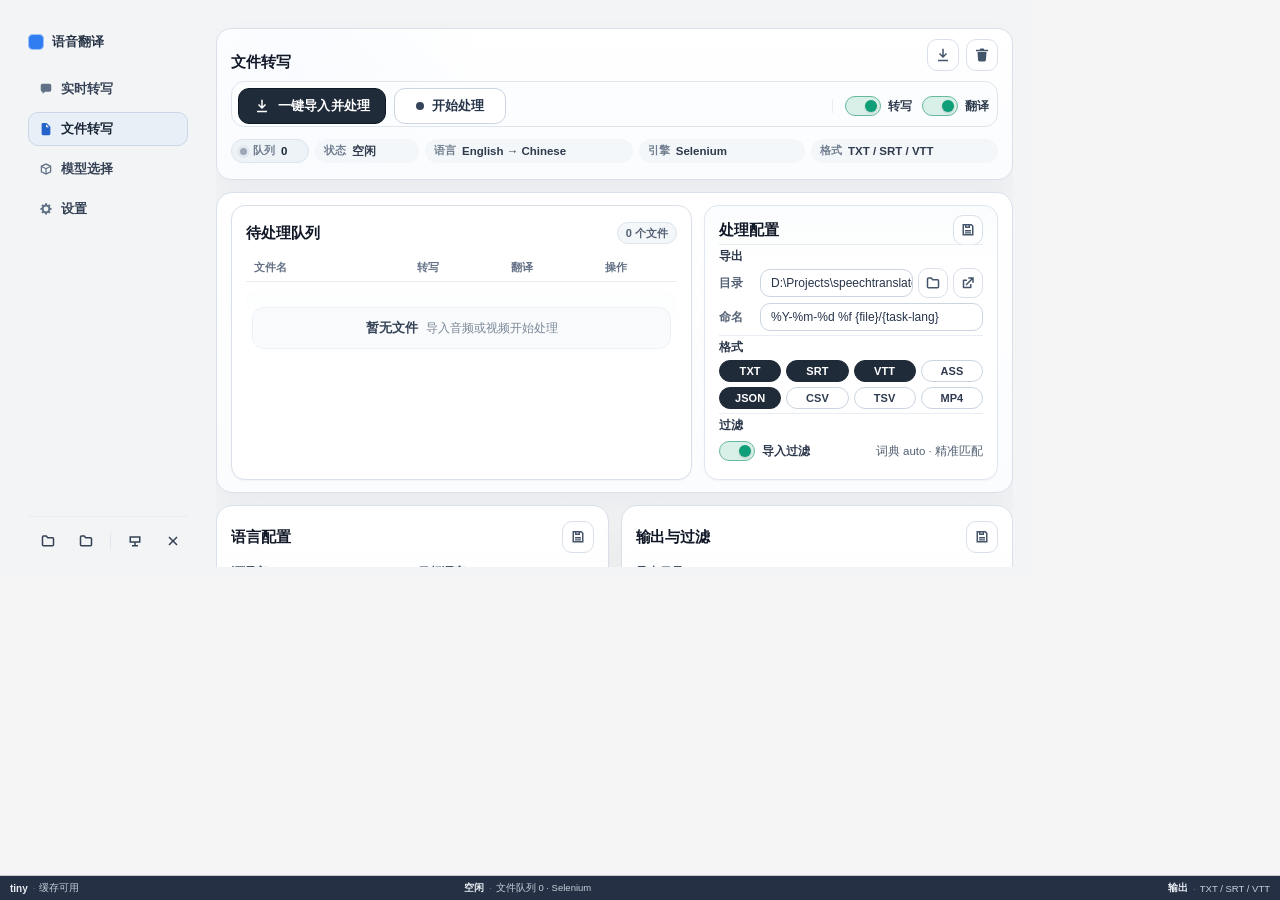
==== speech_translate/web/design-file-vnext.html @ 53aa7246 "Add file transcription vnext prototype" ====
<!doctype html>
<html lang="zh-CN">
<head>
  <meta charset="utf-8" />
  <meta name="viewport" content="width=device-width, initial-scale=1" />
  <title>File UI VNext Prototype</title>
  <link rel="stylesheet" href="./design-file-vnext.css" />
</head>
<body>
  <div class="vnext-shell">
    <aside class="vnext-sidebar" aria-label="原型导航">
      <div class="brand-mark">
        <span class="brand-dot" aria-hidden="true"></span>
        <span>语音翻译</span>
      </div>
      <nav class="nav-stack">
        <button class="nav-item" type="button"><span class="nav-icon icon-message"></span><span>实时转写</span></button>
        <button class="nav-item is-active" type="button"><span class="nav-icon icon-file"></span><span>文件转写</span></button>
        <button class="nav-item" type="button"><span class="nav-icon icon-box"></span><span>模型选择</span></button>
        <button class="nav-item" type="button"><span class="nav-icon icon-settings"></span><span>设置</span></button>
      </nav>
      <div class="nav-tools">
        <button class="side-action" type="button" title="模型目录" aria-label="模型目录"><span class="mini-icon icon-folder"></span></button>
        <button class="side-action" type="button" title="导出目录" aria-label="导出目录"><span class="mini-icon icon-folder"></span></button>
        <span class="nav-divider" aria-hidden="true"></span>
        <button class="side-action" type="button" title="隐藏到托盘" aria-label="隐藏到托盘"><span class="mini-icon icon-tray"></span></button>
        <button class="side-action" type="button" title="退出程序" aria-label="退出程序"><span class="mini-icon icon-x"></span></button>
      </div>
    </aside>

    <main class="vnext-content" aria-label="文件转写原型">
      <section class="frame frame-file-top" id="frame-file-top" aria-label="顶部命令栏与状态">
        <section class="surface-panel file-command-panel">
          <header class="file-page-head">
            <h1>文件转写</h1>
            <div class="header-actions" aria-label="队列操作">
              <button class="icon-action" type="button" title="导入文件" aria-label="导入文件"><span class="icon icon-import"></span></button>
              <button class="icon-action icon-action-danger" type="button" title="清空队列" aria-label="清空队列"><span class="icon icon-trash"></span></button>
            </div>
          </header>

          <div class="file-vnext-toolbar" aria-label="文件处理控制">
            <div class="file-primary-actions">
              <button class="primary-action" type="button">
                <span class="icon icon-import" aria-hidden="true"></span>
                <span>一键导入并处理</span>
              </button>
              <button class="secondary-action" type="button">
                <span class="run-dot" aria-hidden="true"></span>
                <span>开始处理</span>
              </button>
            </div>
            <div class="mode-toggles" aria-label="输出开关">
              <label class="switch-control"><input type="checkbox" checked /><span></span><b>转写</b></label>
              <label class="switch-control"><input type="checkbox" checked /><span></span><b>翻译</b></label>
            </div>
          </div>

          <div class="file-vnext-status" aria-label="批处理状态">
            <span class="status-chip status-chip-strong"><i></i><small>队列</small> 0</span>
            <span class="status-chip"><small>状态</small> 空闲</span>
            <span class="status-chip status-chip-wide"><small>语言</small> English → Chinese</span>
            <span class="status-chip status-chip-wide"><small>引擎</small> Selenium</span>
            <span class="status-chip status-chip-wide"><small>格式</small> TXT / SRT / VTT</span>
          </div>
        </section>
      </section>

      <section class="frame frame-file-workbench" aria-label="队列工作区与配置侧栏">
        <section class="surface-panel file-vnext-core" id="frame-file-workbench">
          <div class="file-vnext-workbench">
            <section class="file-vnext-queue" aria-label="待处理队列">
              <header class="queue-head">
                <h2>待处理队列</h2>
                <span class="queue-count">0 个文件</span>
              </header>
              <div class="queue-table-head" aria-hidden="true">
                <span>文件名</span>
                <span>转写</span>
                <span>翻译</span>
                <span>操作</span>
              </div>
              <div class="queue-body">
                <div class="queue-empty">
                  <strong>暂无文件</strong>
                  <span>导入音频或视频开始处理</span>
                </div>
              </div>
            </section>

            <aside class="file-vnext-side" aria-label="处理配置">
              <header class="side-head">
                <h2>处理配置</h2>
                <button class="icon-action" type="button" title="保存文件设置" aria-label="保存文件设置"><span class="icon icon-save"></span></button>
              </header>

              <section class="file-vnext-section" aria-label="导出">
                <h3>导出</h3>
                <div class="side-field-row">
                  <span>目录</span>
                  <div class="input-row">
                    <div class="text-like" title="D:\Projects\speechtranslateProj\speech_translate\export">D:\Projects\speechtranslateProj\speech_translate\export</div>
                    <button class="icon-action" type="button" title="选择目录" aria-label="选择目录"><span class="icon icon-folder"></span></button>
                    <button class="icon-action" type="button" title="打开目录" aria-label="打开目录"><span class="icon icon-open"></span></button>
                  </div>
                </div>
                <div class="side-field-row">
                  <span>命名</span>
                  <div class="select-like">%Y-%m-%d %f {file}/{task-lang}</div>
                </div>
              </section>

              <section class="file-vnext-section" aria-label="格式">
                <h3>格式</h3>
                <div class="format-choice-grid" aria-label="输出格式">
                  <button class="format-choice is-selected" type="button">TXT</button>
                  <button class="format-choice is-selected" type="button">SRT</button>
                  <button class="format-choice is-selected" type="button">VTT</button>
                  <button class="format-choice" type="button">ASS</button>
                  <button class="format-choice is-selected" type="button">JSON</button>
                  <button class="format-choice" type="button">CSV</button>
                  <button class="format-choice" type="button">TSV</button>
                  <button class="format-choice" type="button">MP4</button>
                </div>
              </section>

              <section class="file-vnext-section" aria-label="过滤">
                <h3>过滤</h3>
                <div class="toggle-line">
                  <label class="switch-control"><input type="checkbox" checked /><span></span><b>导入过滤</b></label>
                  <p>词典 auto · 精准匹配</p>
                </div>
              </section>
            </aside>
          </div>
        </section>
      </section>

      <section class="frame frame-file-settings" aria-label="下半段高级配置">
        <div class="frame-grid" id="frame-file-settings">
          <section class="surface-panel config-panel">
            <header class="panel-head">
              <h2>语言配置</h2>
              <button class="icon-action" type="button" title="保存语言配置" aria-label="保存语言配置"><span class="icon icon-save"></span></button>
            </header>
            <div class="field-grid language-settings-grid">
              <label class="field">
                <span>源语言</span>
                <div class="select-like has-arrow">English<i></i></div>
              </label>
              <label class="field">
                <span>目标语言</span>
                <div class="select-like has-arrow">Chinese (simplified)<i></i></div>
              </label>
              <label class="field span-2">
                <span>翻译引擎</span>
                <div class="select-like has-arrow">Selenium Chrome Translate<i></i></div>
              </label>
              <div class="language-route-summary span-2" aria-label="语言路径">
                <span>English</span>
                <i></i>
                <span>Chinese</span>
                <em>Selenium</em>
              </div>
            </div>
          </section>

          <section class="surface-panel config-panel">
            <header class="panel-head">
              <h2>输出与过滤</h2>
              <button class="icon-action" type="button" title="保存输出设置" aria-label="保存输出设置"><span class="icon icon-save"></span></button>
            </header>
            <div class="field-grid output-settings-grid">
              <label class="field span-2">
                <span>导出目录</span>
                <div class="input-row">
                  <div class="text-like">D:\Projects\speechtranslateProj\speech_translate\export</div>
                  <button class="icon-action" type="button" title="选择目录" aria-label="选择目录"><span class="icon icon-folder"></span></button>
                  <button class="icon-action" type="button" title="打开目录" aria-label="打开目录"><span class="icon icon-open"></span></button>
                </div>
              </label>
              <label class="field">
                <span>文件切片</span>
                <div class="select-like has-arrow">全量<i></i></div>
              </label>
              <label class="field">
                <span>匹配策略</span>
                <div class="select-like has-arrow">精准匹配<i></i></div>
              </label>
              <label class="field span-2">
                <span>命名模板</span>
                <div class="select-like">%Y-%m-%d %f {file}/{task-lang}</div>
              </label>
              <div class="settings-toggle-row span-2">
                <label class="switch-control"><input type="checkbox" checked /><span></span><b>任务完成后打开目录</b></label>
                <label class="switch-control"><input type="checkbox" checked /><span></span><b>导入过滤</b></label>
              </div>
            </div>
          </section>
        </div>
      </section>

      <div class="scroll-end-spacer" aria-hidden="true"></div>
    </main>
  </div>
  <footer class="global-statusbar" aria-label="底部状态">
    <span><strong>tiny</strong><em>缓存可用</em></span>
    <span><strong>空闲</strong><em>文件队列 0 · Selenium</em></span>
    <span><strong>输出</strong><em>TXT / SRT / VTT</em></span>
  </footer>
</body>
</html>
---- speech_translate/web/design-file-vnext.css ----
:root {
  color-scheme: light;
  --bg: #f4f5f7;
  --panel: #ffffff;
  --surface: #f8f9fb;
  --surface-2: #f2f4f7;
  --border: #d9e0ea;
  --hairline: #e8edf3;
  --line: #dfe5ed;
  --text: #111827;
  --text-2: #536174;
  --text-3: #7b8796;
  --action: #202b3a;
  --action-hover: #121a25;
  --danger: #a33a3a;
  --radius-shell: 16px;
  --radius-panel: 14px;
  --radius-control: 10px;
  --gap-page: 12px;
  --gap-control: 8px;
  --shadow-soft: 0 12px 30px rgba(17, 24, 39, 0.045);
  --shadow-panel: 0 1px 2px rgba(17, 24, 39, 0.04);
}

* {
  box-sizing: border-box;
}

html,
body {
  margin: 0;
  width: 100%;
  min-height: 100%;
  overflow: hidden;
  padding-bottom: 24px;
  background: #f5f5f5;
  color: var(--text);
  font-family: "Segoe UI", "Microsoft YaHei UI", "Noto Sans SC", sans-serif;
}

button,
input,
select {
  font: inherit;
}

button {
  cursor: pointer;
}

.vnext-shell {
  width: 1033px;
  height: 577px;
  display: grid;
  grid-template-columns: 176px minmax(0, 1fr);
  gap: 20px;
  padding: 16px 20px 10px;
  background: #f3f4f6;
}

.vnext-sidebar {
  min-width: 0;
  display: grid;
  grid-template-rows: auto auto 1fr;
  gap: 16px;
  padding: 12px 8px 10px;
}

.brand-mark {
  min-height: 28px;
  display: flex;
  align-items: center;
  gap: 8px;
  color: #253244;
  font-size: 12.5px;
  font-weight: 700;
}

.brand-dot {
  width: 16px;
  height: 16px;
  border-radius: 5px;
  background: #2f7df0;
  box-shadow: inset 0 0 0 1px rgba(255, 255, 255, 0.55);
}

.nav-stack,
.nav-tools {
  display: grid;
  gap: 6px;
}

.nav-tools {
  align-self: end;
  display: flex;
  align-items: center;
  flex-wrap: nowrap;
  justify-content: flex-start;
  gap: 6px;
  padding: 8px 4px 0;
  border-top: 1px solid var(--hairline);
  overflow: hidden;
}

.nav-divider {
  width: 1px;
  height: 16px;
  margin: 0 2px;
  flex: 0 0 auto;
  border-radius: 999px;
  background: #dde5ef;
}

.nav-item,
.side-action {
  height: 34px;
  display: flex;
  align-items: center;
  gap: 8px;
  padding: 0 10px;
  border: 1px solid transparent;
  border-radius: 10px;
  background: transparent;
  color: #344154;
  font-size: 12.5px;
  font-weight: 650;
  text-align: left;
}

.nav-item.is-active {
  color: #182536;
  background: #e9eff7;
  border-color: #cbd7e7;
}

.side-action {
  width: 32px;
  min-width: 32px;
  height: 32px;
  justify-content: center;
  padding: 0;
  background: transparent;
  border-color: transparent;
  box-shadow: none;
}

.side-action:hover,
.side-action:focus-visible,
.nav-item:hover,
.nav-item:focus-visible {
  outline: none;
  color: #172235;
  border-color: #d5dde8;
  background: #fff;
}

.vnext-content {
  position: relative;
  min-width: 0;
  height: 100%;
  overflow-y: auto;
  overflow-x: hidden;
  display: flex;
  flex-direction: column;
  gap: 12px;
  padding: 12px 0 28px;
  scrollbar-width: none;
}

.vnext-content::-webkit-scrollbar {
  width: 0;
  height: 0;
}

.frame {
  min-width: 0;
  flex: 0 0 auto;
}

.frame-file-top {
  min-height: 0;
}

.frame-file-workbench {
  min-height: 0;
}

.frame-file-settings {
  margin-top: 0;
  min-height: 0;
}

.scroll-end-spacer {
  height: 760px;
  pointer-events: none;
}

.file-page-head,
.panel-head,
.side-head,
.queue-head {
  min-width: 0;
  display: flex;
  align-items: center;
  justify-content: space-between;
  gap: 12px;
}

.file-page-head {
  height: 28px;
  align-items: end;
}

.file-page-head h1,
.panel-head h2,
.queue-head h2,
.side-head h2 {
  margin: 0;
  color: var(--text);
  font-size: 15px;
  line-height: 1.2;
  font-weight: 700;
  letter-spacing: -0.01em;
}

.surface-panel {
  min-width: 0;
  border: 1px solid var(--border);
  border-radius: var(--radius-shell);
  background: var(--panel);
  box-shadow: var(--shadow-soft);
}

.file-command-panel {
  padding: 14px;
  display: grid;
  gap: 10px;
  border-radius: 15px;
  background:
    radial-gradient(circle at 10% 0%, rgba(47, 125, 240, 0.028), transparent 26%),
    linear-gradient(180deg, #fff 0%, #fbfcfe 100%);
}

.file-vnext-toolbar {
  height: 46px;
  display: grid;
  grid-template-columns: minmax(0, 1fr) auto;
  align-items: center;
  gap: 12px;
  padding: 6px 8px 6px 6px;
  border: 1px solid var(--line);
  border-radius: 13px;
  background: #fcfdfe;
  box-shadow: inset 0 1px 0 rgba(255, 255, 255, 0.9);
}

.file-primary-actions {
  min-width: 0;
  display: flex;
  align-items: center;
  gap: 8px;
}

.primary-action,
.secondary-action {
  height: 36px;
  display: inline-flex;
  align-items: center;
  justify-content: center;
  gap: 8px;
  border-radius: 11px;
  font-size: 13px;
  font-weight: 700;
  letter-spacing: 0.01em;
  white-space: nowrap;
}

.primary-action {
  min-width: 148px;
  padding: 0 14px;
  border: 1px solid #101827;
  background: var(--action);
  color: #fff;
}

.primary-action:hover,
.primary-action:focus-visible {
  outline: none;
  background: var(--action-hover);
}

.secondary-action {
  min-width: 112px;
  padding: 0 12px;
  color: #26344a;
  border: 1px solid #cbd5e1;
  background: #fff;
}

.secondary-action:hover,
.secondary-action:focus-visible {
  outline: none;
  border-color: #b9c6d7;
  background: #f6f8fb;
}

.run-dot {
  width: 8px;
  height: 8px;
  border-radius: 999px;
  background: #35445a;
}

.mode-toggles {
  position: relative;
  display: inline-flex;
  align-items: center;
  gap: 10px;
  padding-left: 13px;
}

.mode-toggles::before {
  content: "";
  position: absolute;
  left: 0;
  top: 7px;
  bottom: 7px;
  width: 1px;
  background: var(--hairline);
}

.switch-control {
  height: 28px;
  display: inline-flex;
  align-items: center;
  gap: 7px;
  min-width: 0;
  color: #2d394c;
  font-size: 11.5px;
  font-weight: 650;
}

.switch-control input {
  position: absolute;
  opacity: 0;
  pointer-events: none;
}

.switch-control span {
  position: relative;
  width: 36px;
  height: 20px;
  flex: 0 0 auto;
  border: 1px solid #cbd5e1;
  border-radius: 999px;
  background: #e8edf3;
}

.switch-control span::after {
  content: "";
  position: absolute;
  top: 3px;
  left: 3px;
  width: 12px;
  height: 12px;
  border-radius: 999px;
  background: #fff;
  box-shadow: 0 1px 2px rgba(17, 24, 39, 0.18);
  transition: transform 140ms ease, background-color 140ms ease;
}

.switch-control input:checked + span {
  border-color: #68b89f;
  background: #d8f0e7;
}

.switch-control input:checked + span::after {
  background: #0f9f78;
  transform: translateX(16px);
}

.file-vnext-status {
  min-height: 28px;
  display: grid;
  grid-template-columns: 78px 104px minmax(150px, 1fr) minmax(112px, 0.8fr) minmax(132px, 0.9fr);
  align-items: center;
  gap: 6px;
  overflow: visible;
}

.status-chip {
  height: 24px;
  display: inline-flex;
  align-items: center;
  gap: 6px;
  min-width: 0;
  max-width: none;
  padding: 0 8px;
  border: 1px solid transparent;
  border-radius: 999px;
  background: #f4f7fa;
  color: #2f3b4d;
  font-size: 11.5px;
  font-weight: 600;
  white-space: nowrap;
  overflow: hidden;
  text-overflow: ellipsis;
}

.status-chip:nth-child(1) {
  grid-column: auto;
}

.status-chip:nth-child(2) {
  grid-column: auto;
}

.status-chip:nth-child(3) {
  grid-column: auto;
}

.status-chip:nth-child(4) {
  grid-column: auto;
}

.status-chip:nth-child(5) {
  grid-column: auto;
}

.status-chip small {
  color: #6f7d8e;
  font-size: 10.5px;
  font-weight: 700;
}

.status-chip-strong {
  color: #1c2a3a;
  background: #eef3f8;
  border-color: #dce4ee;
}

.status-chip-strong i {
  width: 7px;
  height: 7px;
  flex: 0 0 auto;
  border-radius: 999px;
  background: #9ba8b8;
  box-shadow: 0 0 0 3px rgba(155, 168, 184, 0.14);
}

.file-vnext-core {
  padding: 12px 14px;
  scroll-margin-top: 0;
  background:
    linear-gradient(180deg, #fff 0%, #fbfcfe 100%);
}

.file-vnext-workbench {
  min-height: 232px;
  display: grid;
  grid-template-columns: minmax(0, 62fr) minmax(294px, 38fr);
  gap: 12px;
  align-items: stretch;
}

.file-vnext-queue,
.file-vnext-side {
  min-width: 0;
  min-height: 0;
  border: 1px solid var(--border);
  border-radius: var(--radius-panel);
  background: #fff;
  box-shadow: var(--shadow-panel);
}

.file-vnext-queue {
  padding: 13px 14px;
  display: grid;
  grid-template-rows: 28px 28px minmax(0, 1fr);
  gap: 7px;
}

.queue-count {
  height: 22px;
  display: inline-flex;
  align-items: center;
  padding: 0 8px;
  border: 1px solid #dce4ee;
  border-radius: 999px;
  background: #f4f7fa;
  color: #536174;
  font-size: 11px;
  font-weight: 650;
}

.queue-table-head {
  display: grid;
  grid-template-columns: minmax(0, 1.8fr) 84px 84px 64px;
  align-items: center;
  gap: 10px;
  padding: 0 8px;
  border-bottom: 1px solid var(--hairline);
  color: #647186;
  font-size: 11px;
  font-weight: 700;
}

.queue-body {
  min-height: 0;
  border-radius: 12px;
  border-top: 0;
  background:
    linear-gradient(180deg, rgba(248, 250, 252, 0.34) 0%, rgba(255, 255, 255, 0) 48px),
    #fff;
}

.queue-empty {
  display: flex;
  align-items: center;
  justify-content: center;
  gap: 8px;
  height: 42px;
  margin: 18px 6px 0;
  border: 1px solid #edf1f6;
  border-radius: 12px;
  background: rgba(248, 250, 252, 0.7);
  color: var(--text-3);
  text-align: center;
}

.queue-empty strong {
  color: #334155;
  font-size: 13px;
  line-height: 1.2;
  font-weight: 700;
}

.queue-empty span {
  color: #7b8796;
  font-size: 11.5px;
  font-weight: 500;
}

.file-vnext-side {
  padding: 10px 14px;
  display: grid;
  grid-template-rows: 28px auto auto auto;
  align-content: start;
  border-color: #e1e7ef;
  background:
    linear-gradient(180deg, rgba(248, 250, 252, 0.58), rgba(255, 255, 255, 0) 62px),
    #fff;
}

.file-vnext-section {
  min-width: 0;
  display: grid;
  gap: 7px;
  padding: 8px 0;
  border-top: 1px solid var(--hairline);
}

.file-vnext-side .file-vnext-section {
  gap: 5px;
  padding: 4px 0;
}

.file-vnext-section h3 {
  margin: 0;
  color: #2b384b;
  font-size: 13px;
  line-height: 1.2;
  font-weight: 700;
}

.file-vnext-side .file-vnext-section h3 {
  font-size: 12px;
}

.field {
  min-width: 0;
  display: grid;
  gap: 6px;
}

.field span {
  color: #3f4e63;
  font-size: 12px;
  line-height: 1.15;
  font-weight: 650;
}

.compact-field {
  max-width: 180px;
}

.side-field-row {
  min-width: 0;
  display: grid;
  grid-template-columns: 34px minmax(0, 1fr);
  align-items: center;
  gap: 7px;
}

.side-field-row > span {
  color: #536174;
  font-size: 11.5px;
  line-height: 1;
  font-weight: 700;
}

.input-row {
  min-width: 0;
  display: grid;
  grid-template-columns: minmax(0, 1fr) 32px 32px;
  gap: 7px;
  align-items: center;
}

.file-vnext-side .input-row {
  grid-template-columns: minmax(0, 1fr) 30px 30px;
  gap: 5px;
}

.text-like,
.select-like {
  min-width: 0;
  height: 34px;
  display: flex;
  align-items: center;
  border: 1px solid #cbd5e1;
  border-radius: var(--radius-control);
  background: #fff;
  color: #26344a;
  font-size: 13px;
  font-weight: 500;
  overflow: hidden;
  text-overflow: ellipsis;
  white-space: nowrap;
}

.file-vnext-side .text-like,
.file-vnext-side .select-like {
  height: 28px;
  font-size: 12px;
}

.text-like {
  padding: 0 10px;
}

.select-like {
  position: relative;
  padding: 0 28px 0 10px;
}

.select-like i,
.has-arrow i {
  position: absolute;
  right: 10px;
  width: 0;
  height: 0;
  border-left: 4px solid transparent;
  border-right: 4px solid transparent;
  border-top: 5px solid #66758a;
}

.format-choice-grid {
  display: grid;
  grid-template-columns: repeat(4, minmax(0, 1fr));
  gap: 7px;
}

.file-vnext-side .format-choice-grid {
  gap: 5px;
}

.format-choice {
  height: 26px;
  border: 1px solid #cbd5e1;
  border-radius: 999px;
  background: #fff;
  color: #2e3b4f;
  font-size: 11.5px;
  font-weight: 700;
  letter-spacing: 0.01em;
}

.file-vnext-side .format-choice {
  height: 22px;
  font-size: 11px;
}

.format-choice:hover,
.format-choice:focus-visible {
  outline: none;
  border-color: #9fb0c5;
  background: #f4f7fa;
}

.format-choice.is-selected {
  border-color: #1f2937;
  background: #202b3a;
  color: #fff;
}

.toggle-line {
  min-width: 0;
  display: flex;
  align-items: center;
  justify-content: space-between;
  gap: 10px;
}

.toggle-line p {
  min-width: 0;
  margin: 0;
  color: var(--text-2);
  font-size: 11.5px;
  font-weight: 500;
  white-space: nowrap;
  overflow: hidden;
  text-overflow: ellipsis;
}

.frame-grid {
  display: grid;
  grid-template-columns: repeat(2, minmax(0, 1fr));
  gap: var(--gap-page);
  scroll-margin-top: 0;
}

.config-panel {
  min-height: 228px;
  display: grid;
  align-content: start;
  gap: 12px;
  padding: 14px;
  background:
    linear-gradient(180deg, #fff 0%, #fbfcfe 100%);
}

.panel-head {
  height: 34px;
}

.field-grid {
  display: grid;
  gap: 12px;
}

.language-settings-grid,
.output-settings-grid {
  grid-template-columns: repeat(2, minmax(0, 1fr));
}

.language-route-summary {
  min-height: 46px;
  display: grid;
  grid-template-columns: minmax(0, 1fr) 18px minmax(0, 1fr) auto;
  align-items: center;
  gap: 8px;
  padding: 0 10px;
  border: 1px solid var(--hairline);
  border-radius: 12px;
  background:
    linear-gradient(180deg, rgba(248, 250, 252, 0.48), rgba(255, 255, 255, 0)),
    #fff;
  color: #2d394c;
  font-size: 12px;
  font-weight: 650;
}

.language-route-summary span,
.language-route-summary em {
  min-width: 0;
  overflow: hidden;
  text-overflow: ellipsis;
  white-space: nowrap;
}

.language-route-summary i {
  width: 18px;
  height: 1px;
  position: relative;
  background: #cbd5e1;
}

.language-route-summary i::after {
  content: "";
  position: absolute;
  right: -1px;
  top: -3px;
  width: 6px;
  height: 6px;
  border-top: 1px solid #9aa8ba;
  border-right: 1px solid #9aa8ba;
  transform: rotate(45deg);
}

.language-route-summary em {
  padding: 3px 7px;
  border-radius: 999px;
  background: #f4f7fa;
  color: #536174;
  font-style: normal;
  font-size: 10.5px;
  font-weight: 700;
}

.span-2 {
  grid-column: 1 / -1;
}

.settings-toggle-row {
  min-width: 0;
  display: grid;
  grid-template-columns: repeat(2, minmax(0, 1fr));
  gap: 8px;
  padding-top: 2px;
}

.settings-toggle-row .switch-control {
  justify-content: flex-start;
  min-width: 0;
  height: 34px;
  padding: 0 10px;
  border: 1px solid var(--hairline);
  border-radius: 12px;
  background: #fff;
}

.header-actions,
.icon-row {
  display: inline-flex;
  align-items: center;
  gap: 7px;
  flex: 0 0 auto;
}

.icon-action {
  width: 32px;
  height: 32px;
  display: inline-flex;
  align-items: center;
  justify-content: center;
  flex: 0 0 auto;
  border: 1px solid var(--border);
  border-radius: 10px;
  color: #44546a;
  background: #fff;
  transition: background-color 140ms ease, border-color 140ms ease, color 140ms ease, transform 140ms ease;
}

.file-vnext-side .icon-action {
  width: 30px;
  height: 30px;
}

.icon-action:hover,
.icon-action:focus-visible {
  outline: none;
  color: #182536;
  border-color: #b9c6d7;
  background: #f2f5f8;
}

.icon-action:active {
  transform: translateY(1px);
}

.icon-action-danger:hover,
.icon-action-danger:focus-visible {
  color: var(--danger);
  border-color: #e5b8b8;
  background: #fff7f7;
}

.global-statusbar {
  position: fixed;
  left: 0;
  right: 0;
  bottom: 0;
  z-index: 20;
  min-height: 24px;
  display: grid;
  grid-template-columns: minmax(0, 0.8fr) minmax(0, 1.25fr) auto;
  align-items: center;
  gap: 10px;
  padding: 1px 10px;
  background: #253044;
  color: #e8edf3;
  box-shadow: 0 -1px 0 rgba(17, 24, 39, 0.18);
}

.global-statusbar span {
  min-width: 0;
  display: inline-flex;
  align-items: center;
  gap: 5px;
  white-space: nowrap;
  overflow: hidden;
}

.global-statusbar strong {
  flex: 0 0 auto;
  font-size: 10px;
  font-weight: 650;
  overflow: hidden;
  text-overflow: ellipsis;
}

.global-statusbar em {
  min-width: 0;
  color: #c5cfdb;
  font-size: 9.5px;
  font-style: normal;
  overflow: hidden;
  text-overflow: ellipsis;
}

.global-statusbar em::before {
  content: "·";
  margin-right: 4px;
  color: #718095;
}

.nav-icon,
.mini-icon,
.icon {
  width: 16px;
  height: 16px;
  flex: 0 0 auto;
  background: currentColor;
  -webkit-mask-position: center;
  -webkit-mask-repeat: no-repeat;
  -webkit-mask-size: contain;
  mask-position: center;
  mask-repeat: no-repeat;
  mask-size: contain;
}

.nav-icon {
  width: 14px;
  height: 14px;
  color: #607086;
}

.nav-item.is-active .nav-icon {
  color: #2463c9;
}

.primary-action .icon {
  color: #fff;
}

.icon-file {
  -webkit-mask-image: url("data:image/svg+xml,%3Csvg width='16' height='16' viewBox='0 0 16 16' xmlns='http://www.w3.org/2000/svg'%3E%3Cpath d='M3 2.5A1.5 1.5 0 0 1 4.5 1h4.1L13 5.4v8.1a1.5 1.5 0 0 1-1.5 1.5h-7A1.5 1.5 0 0 1 3 13.5v-11ZM8 2.5V6h3.5L8 2.5Z'/%3E%3C/svg%3E");
  mask-image: url("data:image/svg+xml,%3Csvg width='16' height='16' viewBox='0 0 16 16' xmlns='http://www.w3.org/2000/svg'%3E%3Cpath d='M3 2.5A1.5 1.5 0 0 1 4.5 1h4.1L13 5.4v8.1a1.5 1.5 0 0 1-1.5 1.5h-7A1.5 1.5 0 0 1 3 13.5v-11ZM8 2.5V6h3.5L8 2.5Z'/%3E%3C/svg%3E");
}

.icon-message {
  -webkit-mask-image: url("data:image/svg+xml,%3Csvg width='16' height='16' viewBox='0 0 16 16' xmlns='http://www.w3.org/2000/svg'%3E%3Cpath d='M2 3.75A1.75 1.75 0 0 1 3.75 2h8.5A1.75 1.75 0 0 1 14 3.75v5.5A1.75 1.75 0 0 1 12.25 11H7.2L4 13.5V11h-.25A1.75 1.75 0 0 1 2 9.25v-5.5Z'/%3E%3C/svg%3E");
  mask-image: url("data:image/svg+xml,%3Csvg width='16' height='16' viewBox='0 0 16 16' xmlns='http://www.w3.org/2000/svg'%3E%3Cpath d='M2 3.75A1.75 1.75 0 0 1 3.75 2h8.5A1.75 1.75 0 0 1 14 3.75v5.5A1.75 1.75 0 0 1 12.25 11H7.2L4 13.5V11h-.25A1.75 1.75 0 0 1 2 9.25v-5.5Z'/%3E%3C/svg%3E");
}

.icon-box {
  -webkit-mask-image: url("data:image/svg+xml,%3Csvg width='16' height='16' viewBox='0 0 16 16' xmlns='http://www.w3.org/2000/svg'%3E%3Cpath d='M8 1.5 14 4.25v7.5L8 14.5l-6-2.75v-7.5L8 1.5Zm0 1.65L4.05 5 8 6.85 11.95 5 8 3.15ZM3.4 6.12v4.78l3.9 1.78V7.9L3.4 6.12Zm5.3 6.56 3.9-1.78V6.12L8.7 7.9v4.78Z'/%3E%3C/svg%3E");
  mask-image: url("data:image/svg+xml,%3Csvg width='16' height='16' viewBox='0 0 16 16' xmlns='http://www.w3.org/2000/svg'%3E%3Cpath d='M8 1.5 14 4.25v7.5L8 14.5l-6-2.75v-7.5L8 1.5Zm0 1.65L4.05 5 8 6.85 11.95 5 8 3.15ZM3.4 6.12v4.78l3.9 1.78V7.9L3.4 6.12Zm5.3 6.56 3.9-1.78V6.12L8.7 7.9v4.78Z'/%3E%3C/svg%3E");
}

.icon-settings {
  -webkit-mask-image: url("data:image/svg+xml,%3Csvg width='16' height='16' viewBox='0 0 16 16' xmlns='http://www.w3.org/2000/svg'%3E%3Cpath d='M6.95 1.5h2.1l.32 1.7c.34.12.66.25.96.42l1.42-.98 1.5 1.5-.98 1.42c.17.3.31.62.42.96l1.7.32v2.12l-1.7.31c-.11.34-.25.66-.42.97l.98 1.41-1.5 1.5-1.42-.98c-.3.17-.62.31-.96.42l-.32 1.7h-2.1l-.32-1.7c-.34-.11-.66-.25-.96-.42l-1.42.98-1.5-1.5.98-1.41c-.17-.31-.31-.63-.42-.97l-1.7-.31V6.84l1.7-.32c.11-.34.25-.66.42-.96l-.98-1.42 1.5-1.5 1.42.98c.3-.17.62-.3.96-.42l.32-1.7ZM8 5.25A2.75 2.75 0 1 0 8 10.75 2.75 2.75 0 0 0 8 5.25Z'/%3E%3C/svg%3E");
  mask-image: url("data:image/svg+xml,%3Csvg width='16' height='16' viewBox='0 0 16 16' xmlns='http://www.w3.org/2000/svg'%3E%3Cpath d='M6.95 1.5h2.1l.32 1.7c.34.12.66.25.96.42l1.42-.98 1.5 1.5-.98 1.42c.17.3.31.62.42.96l1.7.32v2.12l-1.7.31c-.11.34-.25.66-.42.97l.98 1.41-1.5 1.5-1.42-.98c-.3.17-.62.31-.96.42l-.32 1.7h-2.1l-.32-1.7c-.34-.11-.66-.25-.96-.42l-1.42.98-1.5-1.5.98-1.41c-.17-.31-.31-.63-.42-.97l-1.7-.31V6.84l1.7-.32c.11-.34.25-.66.42-.96l-.98-1.42 1.5-1.5 1.42.98c.3-.17.62-.3.96-.42l.32-1.7ZM8 5.25A2.75 2.75 0 1 0 8 10.75 2.75 2.75 0 0 0 8 5.25Z'/%3E%3C/svg%3E");
}

.icon-folder {
  -webkit-mask-image: url("data:image/svg+xml,%3Csvg width='16' height='16' viewBox='0 0 16 16' xmlns='http://www.w3.org/2000/svg'%3E%3Cpath d='M1.75 4A1.75 1.75 0 0 1 3.5 2.25h3.1L8.05 4h4.45A1.75 1.75 0 0 1 14.25 5.75v6A1.75 1.75 0 0 1 12.5 13.5h-9a1.75 1.75 0 0 1-1.75-1.75V4Zm1.5.1v7.65c0 .14.11.25.25.25h9a.25.25 0 0 0 .25-.25v-6a.25.25 0 0 0-.25-.25H7.35L5.9 3.75H3.5a.25.25 0 0 0-.25.25v.1Z'/%3E%3C/svg%3E");
  mask-image: url("data:image/svg+xml,%3Csvg width='16' height='16' viewBox='0 0 16 16' xmlns='http://www.w3.org/2000/svg'%3E%3Cpath d='M1.75 4A1.75 1.75 0 0 1 3.5 2.25h3.1L8.05 4h4.45A1.75 1.75 0 0 1 14.25 5.75v6A1.75 1.75 0 0 1 12.5 13.5h-9a1.75 1.75 0 0 1-1.75-1.75V4Zm1.5.1v7.65c0 .14.11.25.25.25h9a.25.25 0 0 0 .25-.25v-6a.25.25 0 0 0-.25-.25H7.35L5.9 3.75H3.5a.25.25 0 0 0-.25.25v.1Z'/%3E%3C/svg%3E");
}

.icon-x {
  -webkit-mask-image: url("data:image/svg+xml,%3Csvg width='16' height='16' viewBox='0 0 16 16' xmlns='http://www.w3.org/2000/svg'%3E%3Cpath d='m8 6.94 3.47-3.47 1.06 1.06L9.06 8l3.47 3.47-1.06 1.06L8 9.06l-3.47 3.47-1.06-1.06L6.94 8 3.47 4.53l1.06-1.06L8 6.94Z'/%3E%3C/svg%3E");
  mask-image: url("data:image/svg+xml,%3Csvg width='16' height='16' viewBox='0 0 16 16' xmlns='http://www.w3.org/2000/svg'%3E%3Cpath d='m8 6.94 3.47-3.47 1.06 1.06L9.06 8l3.47 3.47-1.06 1.06L8 9.06l-3.47 3.47-1.06-1.06L6.94 8 3.47 4.53l1.06-1.06L8 6.94Z'/%3E%3C/svg%3E");
}

.icon-import {
  -webkit-mask-image: url("data:image/svg+xml,%3Csvg width='16' height='16' viewBox='0 0 16 16' xmlns='http://www.w3.org/2000/svg'%3E%3Cpath d='M8.75 1.75v6.44l2.22-2.22 1.06 1.06L8 11.06 3.97 7.03l1.06-1.06 2.22 2.22V1.75h1.5ZM3 12.75h10v1.5H3v-1.5Z'/%3E%3C/svg%3E");
  mask-image: url("data:image/svg+xml,%3Csvg width='16' height='16' viewBox='0 0 16 16' xmlns='http://www.w3.org/2000/svg'%3E%3Cpath d='M8.75 1.75v6.44l2.22-2.22 1.06 1.06L8 11.06 3.97 7.03l1.06-1.06 2.22 2.22V1.75h1.5ZM3 12.75h10v1.5H3v-1.5Z'/%3E%3C/svg%3E");
}

.icon-trash {
  -webkit-mask-image: url("data:image/svg+xml,%3Csvg width='16' height='16' viewBox='0 0 16 16' xmlns='http://www.w3.org/2000/svg'%3E%3Cpath d='M6.25 1.5h3.5l.5 1.25H14v1.5H2v-1.5h3.75l.5-1.25ZM3.5 5h9l-.55 8.05A1.55 1.55 0 0 1 10.4 14.5H5.6a1.55 1.55 0 0 1-1.55-1.45L3.5 5Z'/%3E%3C/svg%3E");
  mask-image: url("data:image/svg+xml,%3Csvg width='16' height='16' viewBox='0 0 16 16' xmlns='http://www.w3.org/2000/svg'%3E%3Cpath d='M6.25 1.5h3.5l.5 1.25H14v1.5H2v-1.5h3.75l.5-1.25ZM3.5 5h9l-.55 8.05A1.55 1.55 0 0 1 10.4 14.5H5.6a1.55 1.55 0 0 1-1.55-1.45L3.5 5Z'/%3E%3C/svg%3E");
}

.icon-save {
  -webkit-mask-image: url("data:image/svg+xml,%3Csvg width='16' height='16' viewBox='0 0 16 16' xmlns='http://www.w3.org/2000/svg'%3E%3Cpath d='M2.5 2h9.1l1.9 1.9v9.6H2.5V2Zm1.5 1.5V12h8V4.52l-1.02-1.02H10V6H5V3.5H4Zm2.5 0v1h2v-1h-2ZM5 8h6v1.5H5V8Zm0 2.25h6v1.25H5v-1.25Z'/%3E%3C/svg%3E");
  mask-image: url("data:image/svg+xml,%3Csvg width='16' height='16' viewBox='0 0 16 16' xmlns='http://www.w3.org/2000/svg'%3E%3Cpath d='M2.5 2h9.1l1.9 1.9v9.6H2.5V2Zm1.5 1.5V12h8V4.52l-1.02-1.02H10V6H5V3.5H4Zm2.5 0v1h2v-1h-2ZM5 8h6v1.5H5V8Zm0 2.25h6v1.25H5v-1.25Z'/%3E%3C/svg%3E");
}

.icon-open {
  -webkit-mask-image: url("data:image/svg+xml,%3Csvg width='16' height='16' viewBox='0 0 16 16' xmlns='http://www.w3.org/2000/svg'%3E%3Cpath d='M8.25 2.25h5.5v5.5h-1.5V4.81l-5.72 5.72-1.06-1.06 5.72-5.72H8.25v-1.5ZM3.5 4.5H7V6H4.25v5.75h5.75V9h1.5v3.5a.75.75 0 0 1-.75.75h-7.25a.75.75 0 0 1-.75-.75V5.25a.75.75 0 0 1 .75-.75Z'/%3E%3C/svg%3E");
  mask-image: url("data:image/svg+xml,%3Csvg width='16' height='16' viewBox='0 0 16 16' xmlns='http://www.w3.org/2000/svg'%3E%3Cpath d='M8.25 2.25h5.5v5.5h-1.5V4.81l-5.72 5.72-1.06-1.06 5.72-5.72H8.25v-1.5ZM3.5 4.5H7V6H4.25v5.75h5.75V9h1.5v3.5a.75.75 0 0 1-.75.75h-7.25a.75.75 0 0 1-.75-.75V5.25a.75.75 0 0 1 .75-.75Z'/%3E%3C/svg%3E");
}

.icon-tray {
  -webkit-mask-image: url("data:image/svg+xml,%3Csvg width='16' height='16' viewBox='0 0 16 16' xmlns='http://www.w3.org/2000/svg'%3E%3Cpath d='M2.5 3.25h11v6.5h-11v-6.5Zm1.5 1.5v3.5h8v-3.5h-8ZM5 12h6v1.5H5V12Zm2.25-2.25h1.5V12h-1.5V9.75Z'/%3E%3C/svg%3E");
  mask-image: url("data:image/svg+xml,%3Csvg width='16' height='16' viewBox='0 0 16 16' xmlns='http://www.w3.org/2000/svg'%3E%3Cpath d='M2.5 3.25h11v6.5h-11v-6.5Zm1.5 1.5v3.5h8v-3.5h-8ZM5 12h6v1.5H5V12Zm2.25-2.25h1.5V12h-1.5V9.75Z'/%3E%3C/svg%3E");
}
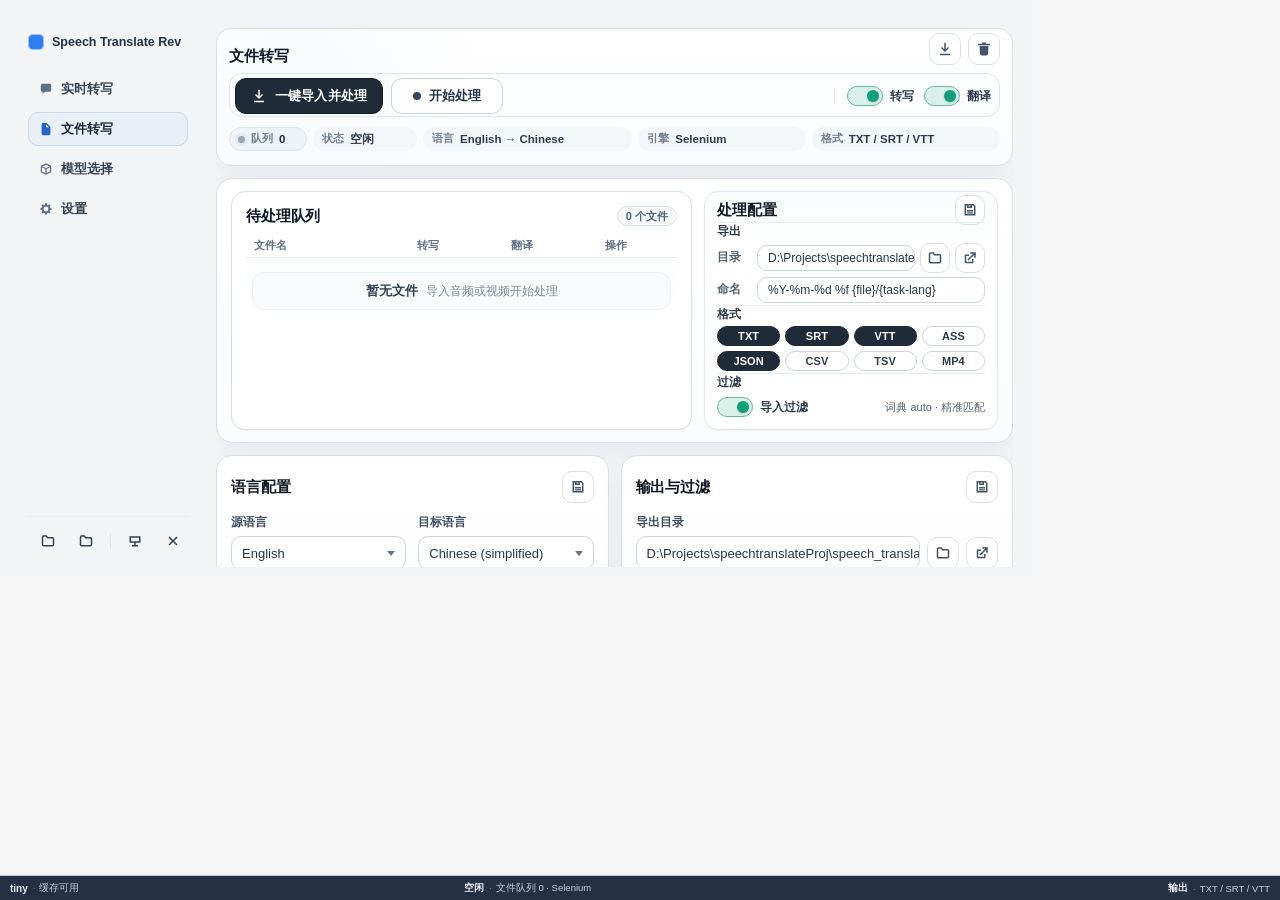
==== commit 27081b70: "chore(repo): prepare Speech Translate Rev release" ====
--- a/speech_translate/web/design-file-vnext.html
+++ b/speech_translate/web/design-file-vnext.html
@@ -11,7 +11,7 @@
     <aside class="vnext-sidebar" aria-label="原型导航">
       <div class="brand-mark">
         <span class="brand-dot" aria-hidden="true"></span>
-        <span>语音翻译</span>
+        <span>Speech Translate Rev</span>
       </div>
       <nav class="nav-stack">
         <button class="nav-item" type="button"><span class="nav-icon icon-message"></span><span>实时转写</span></button>
--- a/speech_translate/web/design-file-vnext.css
+++ b/speech_translate/web/design-file-vnext.css
@@ -207,7 +207,7 @@
 }
 
 .file-page-head {
-  height: 28px;
+  height: 24px;
   align-items: end;
 }
 
@@ -232,9 +232,9 @@
 }
 
 .file-command-panel {
-  padding: 14px;
-  display: grid;
-  gap: 10px;
+  padding: 12px;
+  display: grid;
+  gap: 8px;
   border-radius: 15px;
   background:
     radial-gradient(circle at 10% 0%, rgba(47, 125, 240, 0.028), transparent 26%),
@@ -242,12 +242,12 @@
 }
 
 .file-vnext-toolbar {
-  height: 46px;
+  height: 44px;
   display: grid;
   grid-template-columns: minmax(0, 1fr) auto;
   align-items: center;
   gap: 12px;
-  padding: 6px 8px 6px 6px;
+  padding: 4px 8px 4px 5px;
   border: 1px solid var(--line);
   border-radius: 13px;
   background: #fcfdfe;
@@ -456,7 +456,7 @@
 }
 
 .file-vnext-workbench {
-  min-height: 232px;
+  min-height: 206px;
   display: grid;
   grid-template-columns: minmax(0, 62fr) minmax(294px, 38fr);
   gap: 12px;
@@ -474,14 +474,14 @@
 }
 
 .file-vnext-queue {
-  padding: 13px 14px;
-  display: grid;
-  grid-template-rows: 28px 28px minmax(0, 1fr);
-  gap: 7px;
+  padding: 12px 14px;
+  display: grid;
+  grid-template-rows: 24px 24px minmax(0, 1fr);
+  gap: 6px;
 }
 
 .queue-count {
-  height: 22px;
+  height: 20px;
   display: inline-flex;
   align-items: center;
   padding: 0 8px;
@@ -498,7 +498,7 @@
   grid-template-columns: minmax(0, 1.8fr) 84px 84px 64px;
   align-items: center;
   gap: 10px;
-  padding: 0 8px;
+  padding: 0 8px 1px;
   border-bottom: 1px solid var(--hairline);
   color: #647186;
   font-size: 11px;
@@ -519,8 +519,8 @@
   align-items: center;
   justify-content: center;
   gap: 8px;
-  height: 42px;
-  margin: 18px 6px 0;
+  height: 38px;
+  margin: 8px 6px 0;
   border: 1px solid #edf1f6;
   border-radius: 12px;
   background: rgba(248, 250, 252, 0.7);
@@ -542,9 +542,9 @@
 }
 
 .file-vnext-side {
-  padding: 10px 14px;
-  display: grid;
-  grid-template-rows: 28px auto auto auto;
+  padding: 6px 12px;
+  display: grid;
+  grid-template-rows: 24px auto auto auto;
   align-content: start;
   border-color: #e1e7ef;
   background:
@@ -561,8 +561,8 @@
 }
 
 .file-vnext-side .file-vnext-section {
-  gap: 5px;
-  padding: 4px 0;
+  gap: 4px;
+  padding: 2px 0;
 }
 
 .file-vnext-section h3 {
@@ -574,7 +574,7 @@
 }
 
 .file-vnext-side .file-vnext-section h3 {
-  font-size: 12px;
+  font-size: 11.5px;
 }
 
 .field {
@@ -599,7 +599,7 @@
   display: grid;
   grid-template-columns: 34px minmax(0, 1fr);
   align-items: center;
-  gap: 7px;
+  gap: 6px;
 }
 
 .side-field-row > span {
@@ -641,7 +641,7 @@
 
 .file-vnext-side .text-like,
 .file-vnext-side .select-like {
-  height: 28px;
+  height: 26px;
   font-size: 12px;
 }
 
@@ -687,7 +687,7 @@
 }
 
 .file-vnext-side .format-choice {
-  height: 22px;
+  height: 20px;
   font-size: 11px;
 }
 
@@ -709,14 +709,14 @@
   display: flex;
   align-items: center;
   justify-content: space-between;
-  gap: 10px;
+  gap: 8px;
 }
 
 .toggle-line p {
   min-width: 0;
   margin: 0;
   color: var(--text-2);
-  font-size: 11.5px;
+  font-size: 11px;
   font-weight: 500;
   white-space: nowrap;
   overflow: hidden;
